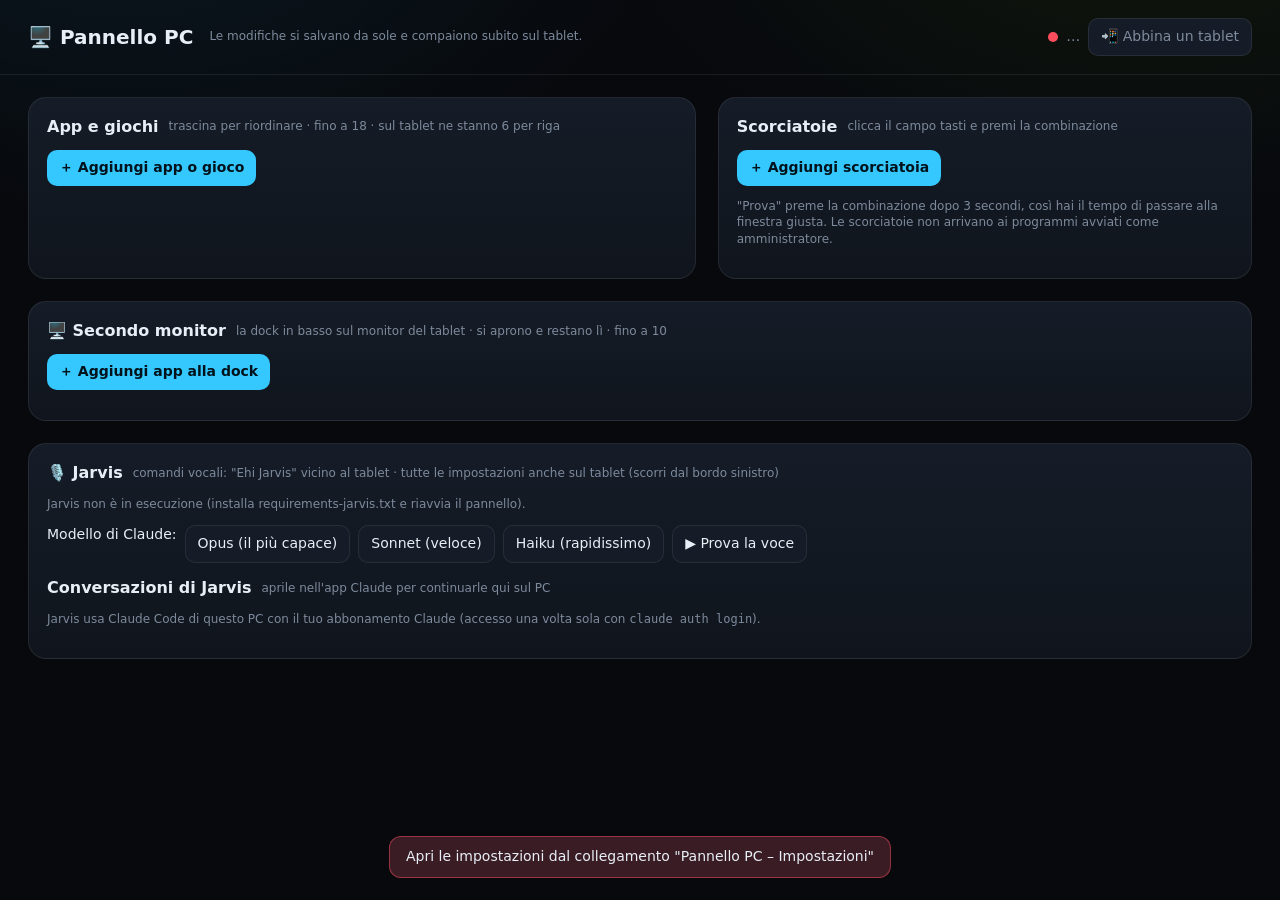
==== web/impostazioni.html @ bdab8ff1 "Jarvis come Claude Code completo: schermo, Chrome, Opus - server MCP "schermo" (screenshot, clic, ta" ====
<!doctype html>
<html lang="it">
<head>
<meta charset="utf-8">
<meta name="viewport" content="width=device-width, initial-scale=1">
<title>Pannello PC – Impostazioni</title>
<style>
  :root { --sfondo:#07090d; --scheda:#10151d; --scheda2:#151c27; --bordo:rgba(255,255,255,.08); --testo:#e8eef6;
          --tenue:#7d8a9c; --acc:#35c8ff; --ok:#3ddc97; --ko:#ff4d5e; --gpu:#76b900; }
  * { box-sizing: border-box; }
  html, body { margin: 0; background: var(--sfondo); color: var(--testo); font: 14px/1.4 "Segoe UI", system-ui, sans-serif; }
  body { background: radial-gradient(900px 500px at 10% -10%, rgba(53,200,255,.08), transparent 60%),
                     radial-gradient(900px 500px at 90% -10%, rgba(118,185,0,.08), transparent 60%), var(--sfondo); min-height: 100vh; }
  button, input { font: inherit; color: inherit; }
  button { cursor: pointer; border: 1px solid var(--bordo); background: var(--scheda2); border-radius: 10px; padding: 8px 12px; }
  button:hover { border-color: rgba(53,200,255,.5); }
  button.primario { background: var(--acc); color: #00131c; font-weight: 600; border: 0; }
  input[type=text], input[type=search] { background: #0a0e14; border: 1px solid var(--bordo); border-radius: 10px; padding: 8px 10px; width: 100%; }
  input:focus { outline: 2px solid rgba(53,200,255,.5); outline-offset: 0; }
  header { display: flex; align-items: center; gap: 16px; padding: 18px 28px; border-bottom: 1px solid var(--bordo); }
  header h1 { margin: 0; font-size: 20px; font-weight: 600; }
  header .stato { margin-left: auto; display: flex; align-items: center; gap: 8px; color: var(--tenue); }
  .punto { width: 10px; height: 10px; border-radius: 50%; background: var(--ko); }
  .punto.vivo { background: var(--ok); }
  main { display: grid; grid-template-columns: 1.25fr 1fr; gap: 22px; padding: 22px 28px 40px; max-width: 1500px; margin: 0 auto; }
  section { background: linear-gradient(180deg, var(--scheda2), var(--scheda)); border: 1px solid var(--bordo); border-radius: 18px; padding: 18px; }
  section h2 { margin: 0 0 4px; font-size: 16px; display: flex; align-items: center; gap: 10px; }
  section h2 small, .nota { color: var(--tenue); font-weight: 400; font-size: 12px; }
  .barra { display: flex; gap: 8px; margin: 12px 0; }
  .griglia-app { display: grid; grid-template-columns: repeat(auto-fill, minmax(150px, 1fr)); gap: 10px; }
  .carta { position: relative; display: flex; flex-direction: column; align-items: center; gap: 8px; padding: 14px 10px 10px;
           background: var(--scheda); border: 1px solid var(--bordo); border-radius: 14px; cursor: grab; }
  .carta.trascina { opacity: .4; } .carta.sopra { border-color: var(--acc); }
  .carta img, .carta .lettera { width: 52px; height: 52px; border-radius: 12px; object-fit: cover; }
  .lettera { display: flex; align-items: center; justify-content: center; font-weight: 700; font-size: 22px; background: #334; }
  .carta input { text-align: center; padding: 5px 6px; font-size: 13px; }
  .carta .via, .riga .via { position: absolute; top: 6px; right: 6px; width: 24px; height: 24px; padding: 0; border-radius: 50%;
                            background: transparent; border: 0; color: var(--tenue); }
  .carta .via:hover, .riga .via:hover { color: var(--ko); }
  .carta .dove { font-size: 10px; color: var(--tenue); max-width: 100%; overflow: hidden; text-overflow: ellipsis; white-space: nowrap; }
  .riga { position: relative; display: grid; grid-template-columns: 44px 1fr 1fr auto auto; gap: 8px; align-items: center;
          padding: 8px 36px 8px 8px; background: var(--scheda); border: 1px solid var(--bordo); border-radius: 12px; margin-bottom: 8px; cursor: grab; }
  .riga.trascina { opacity: .4; } .riga.sopra { border-color: var(--acc); }
  .riga .emoji { font-size: 20px; height: 38px; padding: 0; }
  .tasti { font-family: Consolas, monospace; }
  .tasti.registra { outline: 2px solid var(--gpu); }
  .avviso { position: fixed; bottom: 22px; left: 50%; transform: translateX(-50%); background: #0e2433; border: 1px solid rgba(53,200,255,.4);
            padding: 10px 16px; border-radius: 12px; opacity: 0; transition: opacity .2s; pointer-events: none; }
  .avviso.si { opacity: 1; } .avviso.ko { background: #3a1d24; border-color: rgba(255,77,94,.5); }
  /* catalogo */
  #velo { position: fixed; inset: 0; background: rgba(0,0,0,.65); display: none; align-items: center; justify-content: center; z-index: 10; }
  #velo.aperto { display: flex; }
  .finestra { width: min(980px, 94vw); height: min(720px, 90vh); background: #0d121a; border: 1px solid var(--bordo); border-radius: 18px;
              padding: 16px; display: flex; flex-direction: column; gap: 12px; }
  .schede { display: flex; gap: 6px; }
  .schede button.attiva { background: var(--acc); color: #00131c; border-color: transparent; }
  .catalogo { flex: 1; overflow-y: auto; display: grid; grid-template-columns: repeat(auto-fill, minmax(170px, 1fr)); gap: 8px; align-content: start; }
  .catalogo button { display: flex; align-items: center; gap: 10px; text-align: left; padding: 8px; }
  .catalogo img, .catalogo .lettera { width: 36px; height: 36px; border-radius: 8px; flex: none; object-fit: cover; font-size: 15px; }
  .catalogo .gia { opacity: .45; }
  .altro { display: grid; grid-template-columns: 1fr 1fr auto auto; gap: 8px; }
  .emoji-scelta { position: absolute; z-index: 5; display: grid; grid-template-columns: repeat(8, 36px); gap: 4px; padding: 8px;
                  background: #0d121a; border: 1px solid var(--bordo); border-radius: 12px; }
  .emoji-scelta button { padding: 0; height: 36px; font-size: 18px; }
  section.largo { grid-column: 1 / -1; order: 3; }
  @media (max-width: 1050px) { main { grid-template-columns: 1fr; } }
</style>
</head>
<body>
<header>
  <h1>🖥️ Pannello PC</h1>
  <span class="nota">Le modifiche si salvano da sole e compaiono subito sul tablet.</span>
  <div class="stato"><span class="punto" id="punto"></span><span id="stato">…</span>
    <button id="abbina" title="Per 10 minuti un tablet con l'app Pannello PC, nella stessa rete o via USB, trova questo PC da solo">📲 Abbina un tablet</button></div>
</header>

<main>
  <section>
    <h2>App e giochi <small>trascina per riordinare · fino a 18 · sul tablet ne stanno 6 per riga</small></h2>
    <div class="barra">
      <button class="primario" id="aggiungi-app">＋ Aggiungi app o gioco</button>
    </div>
    <div class="griglia-app" id="app"></div>
  </section>

  <section class="largo">
    <h2>🖥️ Secondo monitor <small>la dock in basso sul monitor del tablet · si aprono e restano lì · fino a 10</small></h2>
    <div class="barra">
      <button class="primario" id="aggiungi-monitor">＋ Aggiungi app alla dock</button>
    </div>
    <div class="griglia-app" id="monitor-app"></div>
  </section>

  <section>
    <h2>Scorciatoie <small>clicca il campo tasti e premi la combinazione</small></h2>
    <div class="barra">
      <button class="primario" id="aggiungi-sc">＋ Aggiungi scorciatoia</button>
    </div>
    <div id="scorciatoie"></div>
    <p class="nota">"Prova" preme la combinazione dopo 3 secondi, così hai il tempo di passare alla finestra giusta.
      Le scorciatoie non arrivano ai programmi avviati come amministratore.</p>
  </section>
  <section class="largo" id="jarvis-sezione">
    <h2>🎙️ Jarvis <small>comandi vocali: "Ehi Jarvis" vicino al tablet · tutte le impostazioni anche sul tablet (scorri dal bordo sinistro)</small></h2>
    <p class="nota" id="j-stato">…</p>
    <div class="barra">
      <span>Modello di Claude:</span>
      <button data-modello="opus">Opus (il più capace)</button><button data-modello="sonnet">Sonnet (veloce)</button><button data-modello="haiku">Haiku (rapidissimo)</button>
      <button id="j-prova">▶ Prova la voce</button>
    </div>
    <h2 style="margin-top:14px">Conversazioni di Jarvis <small>aprile nell'app Claude per continuarle qui sul PC</small></h2>
    <div id="j-conversazioni"></div>
    <p class="nota">Jarvis usa Claude Code di questo PC con il tuo abbonamento Claude (accesso una volta sola con <code>claude auth login</code>).</p>
  </section>
</main>

<div id="velo">
  <div class="finestra">
    <div style="display:flex;gap:10px;align-items:center">
      <strong style="font-size:16px">Aggiungi al pannello</strong>
      <div class="schede" id="schede">
        <button data-f="tutte" class="attiva">Tutte</button><button data-f="steam">Giochi Steam</button><button data-f="start">Menu Start</button>
      </div>
      <button id="chiudi" style="margin-left:auto">✕</button>
    </div>
    <input type="search" id="cerca" placeholder="Cerca…" autocomplete="off">
    <div class="catalogo" id="catalogo"></div>
    <div class="altro">
      <input type="text" id="link" placeholder="…oppure incolla un percorso o un link (https://, steam://, discord://…)">
      <input type="text" id="link-nome" placeholder="Nome sul pannello">
      <button id="aggiungi-link">Aggiungi</button>
      <button id="sfoglia">📂 Sfoglia…</button>
    </div>
  </div>
</div>
<div class="avviso" id="avviso"></div>

<script>
(function () {
  "use strict";
  var token = location.hash.slice(1);
  var $ = function (id) { return document.getElementById(id); };
  var config = { app: [], scorciatoie: [], monitor_app: [] }, catalogo = [], filtro = "tutte", destinazione = "app";
  var MASSIMO = { app: 18, monitor_app: 10 };
  var EMOJI = ["⌨️","📷","🎬","🎙️","🔇","🖥️","📊","🎮","🎯","🔴","⏺️","💬","🌙","🔒","📁","🌐","⚡","🎧","🎵","📺","🕹️","🚀","🛠️","🧹","📸","🗂️","💡","🔊","🔁","⏸️","✂️","📋"];

  function api(p, corpo) {
    var o = { headers: { "X-Token": token } };
    if (corpo !== undefined) { o.method = "POST"; o.headers["Content-Type"] = "application/json"; o.body = JSON.stringify(corpo); }
    return fetch(p, o).then(function (r) { return r.json().then(function (j) { if (!r.ok) throw new Error(j.errore || r.status); return j; }); });
  }
  function avviso(t, ko) {
    var a = $("avviso"); a.textContent = t; a.className = "avviso si" + (ko ? " ko" : "");
    clearTimeout(avviso.t); avviso.t = setTimeout(function () { a.className = "avviso"; }, 2600);
  }
  function icona(target) { return "/api/icona?t=" + encodeURIComponent(token) + "&target=" + encodeURIComponent(target); }
  function immagine(target, nome) {
    var img = document.createElement("img"); img.alt = ""; img.loading = "lazy"; img.src = icona(target);
    img.onerror = function () {
      var l = document.createElement("span"); l.className = "lettera"; l.textContent = (nome || "?").charAt(0).toUpperCase();
      img.replaceWith(l);
    };
    return img;
  }

  // ---------------------------------------------------------- salvataggio (automatico, con un attimo di ritardo)
  var timer = null;
  function salva(subito) {
    clearTimeout(timer);
    timer = setTimeout(function () {
      var semplice = function (l) { return (l || []).map(function (a) { return { nome: a.nome, target: a.target }; }); };
      api("/api/config", { app: semplice(config.app), monitor_app: semplice(config.monitor_app),
                           scorciatoie: config.scorciatoie.filter(function (s) { return s.tasti; }) })
        .then(function (c) { config = c; disegna(); avviso("Salvato · il tablet si è aggiornato"); },
              function (e) { avviso(e.message, true); });
    }, subito ? 0 : 700);
  }

  // ---------------------------------------------------------- trascinamento
  function trascinabile(el, lista, i) {
    el.draggable = true;
    el.addEventListener("dragstart", function (e) { el.classList.add("trascina"); e.dataTransfer.setData("text/plain", String(i)); });
    el.addEventListener("dragend", function () { el.classList.remove("trascina"); });
    el.addEventListener("dragover", function (e) { e.preventDefault(); el.classList.add("sopra"); });
    el.addEventListener("dragleave", function () { el.classList.remove("sopra"); });
    el.addEventListener("drop", function (e) {
      e.preventDefault(); el.classList.remove("sopra");
      var da = Number(e.dataTransfer.getData("text/plain"));
      if (isNaN(da) || da === i) return;
      lista.splice(i, 0, lista.splice(da, 1)[0]);
      disegna(); salva(true);
    });
  }

  // ---------------------------------------------------------- disegno
  function disegna() {
    griglia("app", config.app);
    griglia("monitor-app", config.monitor_app = config.monitor_app || []);
    disegnaScorciatoie();
  }
  function griglia(id, lista) {
    var box = $(id); box.innerHTML = "";
    lista.forEach(function (a, i) {
      var c = document.createElement("div"); c.className = "carta";
      c.appendChild(immagine(a.target, a.nome));
      var n = document.createElement("input"); n.type = "text"; n.value = a.nome; n.maxLength = 40;
      n.oninput = function () { a.nome = n.value; salva(); };
      c.appendChild(n);
      var d = document.createElement("span"); d.className = "dove"; d.textContent = a.target; d.title = a.target; c.appendChild(d);
      var x = document.createElement("button"); x.className = "via"; x.textContent = "✕"; x.title = "Togli";
      x.onclick = function () { lista.splice(i, 1); disegna(); salva(true); };
      c.appendChild(x);
      trascinabile(c, lista, i);
      box.appendChild(c);
    });
  }

  function disegnaScorciatoie() {
    var sc = $("scorciatoie"); sc.innerHTML = "";
    config.scorciatoie.forEach(function (s, i) {
      var r = document.createElement("div"); r.className = "riga";
      var e = document.createElement("button"); e.className = "emoji"; e.textContent = s.icona || "⌨️";
      e.onclick = function (ev) { ev.stopPropagation(); scegliEmoji(e, s); };
      var n = document.createElement("input"); n.type = "text"; n.value = s.nome; n.placeholder = "Nome"; n.maxLength = 30;
      n.oninput = function () { s.nome = n.value; salva(); };
      var k = document.createElement("input"); k.type = "text"; k.className = "tasti"; k.value = s.tasti; k.placeholder = "clicca e premi i tasti";
      registraTasti(k, s);
      var p = document.createElement("button"); p.textContent = "Prova";
      p.onclick = function () { api("/api/pc/prova", { tasti: s.tasti }).then(function () { avviso("Tra 3 secondi premo " + s.tasti); }, function (er) { avviso(er.message, true); }); };
      var x = document.createElement("button"); x.className = "via"; x.textContent = "✕";
      x.onclick = function () { config.scorciatoie.splice(i, 1); disegna(); salva(true); };
      [e, n, k, p, document.createElement("span"), x].forEach(function (el) { r.appendChild(el); });
      trascinabile(r, config.scorciatoie, i);
      sc.appendChild(r);
    });
  }

  // nomi dei tasti come li capisce il server
  var NOMI = { Control: "ctrl", Shift: "shift", Alt: "alt", Meta: "win", OS: "win", Escape: "esc", Enter: "enter", " ": "space",
               Tab: "tab", Backspace: "backspace", Delete: "delete", Insert: "insert", Home: "home", End: "end", PageUp: "pgup",
               PageDown: "pgdn", ArrowLeft: "left", ArrowRight: "right", ArrowUp: "up", ArrowDown: "down", PrintScreen: "printscreen",
               AudioVolumeUp: "volume_up", AudioVolumeDown: "volume_down", AudioVolumeMute: "volume_mute",
               MediaPlayPause: "media_play_pause", MediaTrackNext: "media_next", MediaTrackPrevious: "media_prev" };
  function registraTasti(campo, s) {
    campo.onfocus = function () { campo.classList.add("registra"); campo.select(); };
    campo.onblur = function () { campo.classList.remove("registra"); };
    campo.onkeydown = function (e) {
      e.preventDefault();
      var tasto = NOMI[e.key] || (/^F\d{1,2}$/.test(e.key) ? e.key.toLowerCase() : (e.code.indexOf("Key") === 0 ? e.code.slice(3).toLowerCase()
                  : e.code.indexOf("Digit") === 0 ? e.code.slice(5) : null));
      if (!tasto) return;
      var parti = [];
      if (e.ctrlKey) parti.push("ctrl"); if (e.shiftKey) parti.push("shift"); if (e.altKey) parti.push("alt"); if (e.metaKey) parti.push("win");
      if (["ctrl", "shift", "alt", "win"].indexOf(tasto) < 0) parti.push(tasto);
      campo.value = parti.join("+");
      if (["ctrl", "shift", "alt", "win"].indexOf(tasto) < 0) { s.tasti = campo.value; salva(); campo.blur(); }
    };
    campo.oninput = function () { s.tasti = campo.value.trim().toLowerCase(); salva(); };
  }

  function scegliEmoji(btn, s) {
    var vecchio = document.querySelector(".emoji-scelta"); if (vecchio) vecchio.remove();
    var box = document.createElement("div"); box.className = "emoji-scelta";
    var r = btn.getBoundingClientRect();
    box.style.left = (r.left + window.scrollX) + "px"; box.style.top = (r.bottom + window.scrollY + 6) + "px";
    EMOJI.forEach(function (em) {
      var b = document.createElement("button"); b.textContent = em;
      b.onclick = function () { s.icona = em; box.remove(); disegna(); salva(true); };
      box.appendChild(b);
    });
    document.body.appendChild(box);
    setTimeout(function () { document.addEventListener("click", function via() { box.remove(); document.removeEventListener("click", via); }); }, 0);
  }

  // ---------------------------------------------------------- catalogo
  function apriCatalogo(dove) {
    destinazione = dove || "app";
    $("velo").classList.add("aperto"); $("cerca").value = ""; $("cerca").focus();
    (catalogo.length ? Promise.resolve(catalogo) : api("/api/elenco-app")).then(function (l) { catalogo = l; riempi(); }, function (e) { avviso(e.message, true); });
  }
  function norm(s) { return s.toLowerCase().normalize("NFD").replace(/[̀-ͯ]/g, "").replace(/[^a-z0-9]+/g, " ").trim(); }
  function riempi() {
    var parole = norm($("cerca").value).split(" ").filter(Boolean), box = $("catalogo");
    var presenti = config[destinazione].map(function (a) { return a.target; });
    box.innerHTML = "";
    catalogo.filter(function (a) {
      if (filtro !== "tutte" && a.tipo !== filtro) return false;
      var n = norm(a.nome); return parole.every(function (p) { return n.indexOf(p) >= 0; });
    }).slice(0, 240).forEach(function (a) {
      var b = document.createElement("button");
      if (presenti.indexOf(a.target) >= 0) b.className = "gia";
      b.appendChild(immagine(a.target, a.nome));
      var n = document.createElement("span"); n.textContent = a.nome + (a.tipo === "steam" ? " · Steam" : ""); b.appendChild(n);
      b.onclick = function () { aggiungi(a.nome, a.target); };
      box.appendChild(b);
    });
    if (!box.children.length) box.innerHTML = '<p class="nota">Nessun risultato.</p>';
  }
  function aggiungi(nome, target) {
    var lista = config[destinazione];
    if (lista.length >= MASSIMO[destinazione]) return avviso("Massimo " + MASSIMO[destinazione] + " app", true);
    lista.push({ nome: nome, target: target });
    $("velo").classList.remove("aperto");
    disegna(); salva(true);
  }
  $("cerca").oninput = riempi;
  $("schede").onclick = function (e) {
    if (!e.target.dataset.f) return;
    filtro = e.target.dataset.f;
    Array.prototype.forEach.call(this.children, function (b) { b.classList.toggle("attiva", b === e.target); });
    riempi();
  };
  $("chiudi").onclick = function () { $("velo").classList.remove("aperto"); };
  $("velo").onclick = function (e) { if (e.target === this) this.classList.remove("aperto"); };
  document.addEventListener("keydown", function (e) { if (e.key === "Escape") $("velo").classList.remove("aperto"); });
  $("aggiungi-app").onclick = function () { apriCatalogo("app"); };
  $("aggiungi-monitor").onclick = function () { apriCatalogo("monitor_app"); };
  $("aggiungi-link").onclick = function () {
    var t = $("link").value.trim(); if (!t) return;
    var nome = $("link-nome").value.trim() || t.replace(/^.*[\\/]/, "").replace(/\.(exe|lnk|url)$/i, "") || t;
    aggiungi(nome, t); $("link").value = ""; $("link-nome").value = "";
  };
  $("sfoglia").onclick = function () {
    avviso("Si apre la finestra per scegliere il file…");
    api("/api/pc/sfoglia", {}).then(function (r) {
      if (!r.percorso) return;
      $("link").value = r.percorso;
      $("link-nome").value = r.percorso.replace(/^.*[\\/]/, "").replace(/\.(exe|lnk|url|bat|cmd)$/i, "");
    }, function (e) { avviso(e.message, true); });
  };
  $("aggiungi-sc").onclick = function () {
    config.scorciatoie.push({ nome: "Nuova", tasti: "", icona: "⌨️" });
    disegna();
    var campi = document.querySelectorAll("#scorciatoie .tasti"); campi[campi.length - 1].focus();
  };

  // ---------------------------------------------------------- stato del tablet
  function stato() {
    api("/api/pc/stato").then(function (s) {
      var vivo = s.tablet.length > 0;
      $("punto").classList.toggle("vivo", vivo);
      $("stato").textContent = vivo ? "Tablet collegato (" + s.tablet.map(function (t) { return t.ip === "127.0.0.1" ? "USB" : t.ip; }).join(", ") + ")" : "Tablet non collegato";
      var resta = s.abbinamento || 0;
      $("abbina").textContent = resta > 0 ? "📲 Abbinamento aperto (" + Math.ceil(resta / 60) + " min)" : "📲 Abbina un tablet";
      $("abbina").classList.toggle("primario", resta > 0);
    }, function () { $("punto").classList.remove("vivo"); $("stato").textContent = "Server del pannello non raggiungibile"; });
  }
  setInterval(stato, 5000);
  $("abbina").onclick = function () {
    api("/api/pc/abbina", {}).then(function () {
      avviso("Apri l'app Pannello PC sul tablet: entro 10 minuti trova questo PC da sola (stessa rete Wi-Fi o cavo USB)");
      stato();
    }, function (e) { avviso(e.message, true); });
  };

  if (!token) { avviso("Apri le impostazioni dal collegamento \"Pannello PC – Impostazioni\"", true); return; }
  api("/api/config").then(function (c) { config = c; disegna(); }, function (e) { avviso(e.message, true); });
  stato();
})();
</script>
<script>
/* Jarvis (server/jarvis, porta 47802): stato e modello di Claude dal PC */
(function () {
  var token = location.hash.slice(1), base = location.protocol + "//" + location.hostname + ":47802";
  var $ = function (id) { return document.getElementById(id); };
  function api(p, corpo) {
    var o = { headers: { "X-Token": token } };
    if (corpo !== undefined) { o.method = "POST"; o.headers["Content-Type"] = "application/json"; o.body = JSON.stringify(corpo); }
    return fetch(base + p, o).then(function (r) { return r.json().then(function (j) { if (!r.ok) throw new Error(j.errore || r.status); return j; }); });
  }
  function mostra(s) {
    var i = s.impostazioni;
    $("j-stato").textContent = "Stato: " + s.stato + " · microfono " + i.microfono + " · casse " + i.casse +
      " · Claude Code " + (s.claude ? "trovato" : "NON trovato");
    Array.prototype.forEach.call(document.querySelectorAll("[data-modello]"), function (b) {
      b.className = b.getAttribute("data-modello") === i.modello_claude ? "primario" : "";
    });
  }
  function errore() { $("j-stato").textContent = "Jarvis non è in esecuzione (installa requirements-jarvis.txt e riavvia il pannello)."; }
  function cambia(d) { api("/jarvis/impostazioni", d).then(mostra, function (e) { $("j-stato").textContent = e.message; }); }
  Array.prototype.forEach.call(document.querySelectorAll("[data-modello]"), function (b) {
    b.onclick = function () { cambia({ modello_claude: b.getAttribute("data-modello") }); };
  });
  $("j-prova").onclick = function () { api("/jarvis/prova-voce", {}).catch(errore); };
  function conversazioni() {
    api("/jarvis/conversazioni").then(function (d) {
      var box = $("j-conversazioni"); box.innerHTML = "";
      d.conversazioni.slice(0, 15).forEach(function (c) {
        var r = document.createElement("div"); r.className = "barra";
        var t = document.createElement("span"); t.style.flex = "1";
        t.textContent = new Date(c.ultimo * 1000).toLocaleString("it-IT", { day: "numeric", month: "short", hour: "2-digit", minute: "2-digit" }) +
          " · " + (c.titolo || "(senza titolo)") + (c.id === d.attuale ? " · in corso" : "");
        var b = document.createElement("button"); b.textContent = "⧉ Apri nell'app Claude";
        b.onclick = function () {
          b.disabled = true;
          api("/jarvis/apri-app", { id: c.id }).then(function () { b.textContent = "✓ Aperta"; conversazioni(); },
            function (e) { b.disabled = false; $("j-stato").textContent = e.message; });
        };
        r.appendChild(t); r.appendChild(b); box.appendChild(r);
      });
      if (!d.conversazioni.length) box.textContent = "Ancora nessuna conversazione.";
    }, function () {});
  }
  api("/jarvis/stato").then(function (s) { mostra(s); conversazioni(); }, errore);
})();
</script>
</body>
</html>
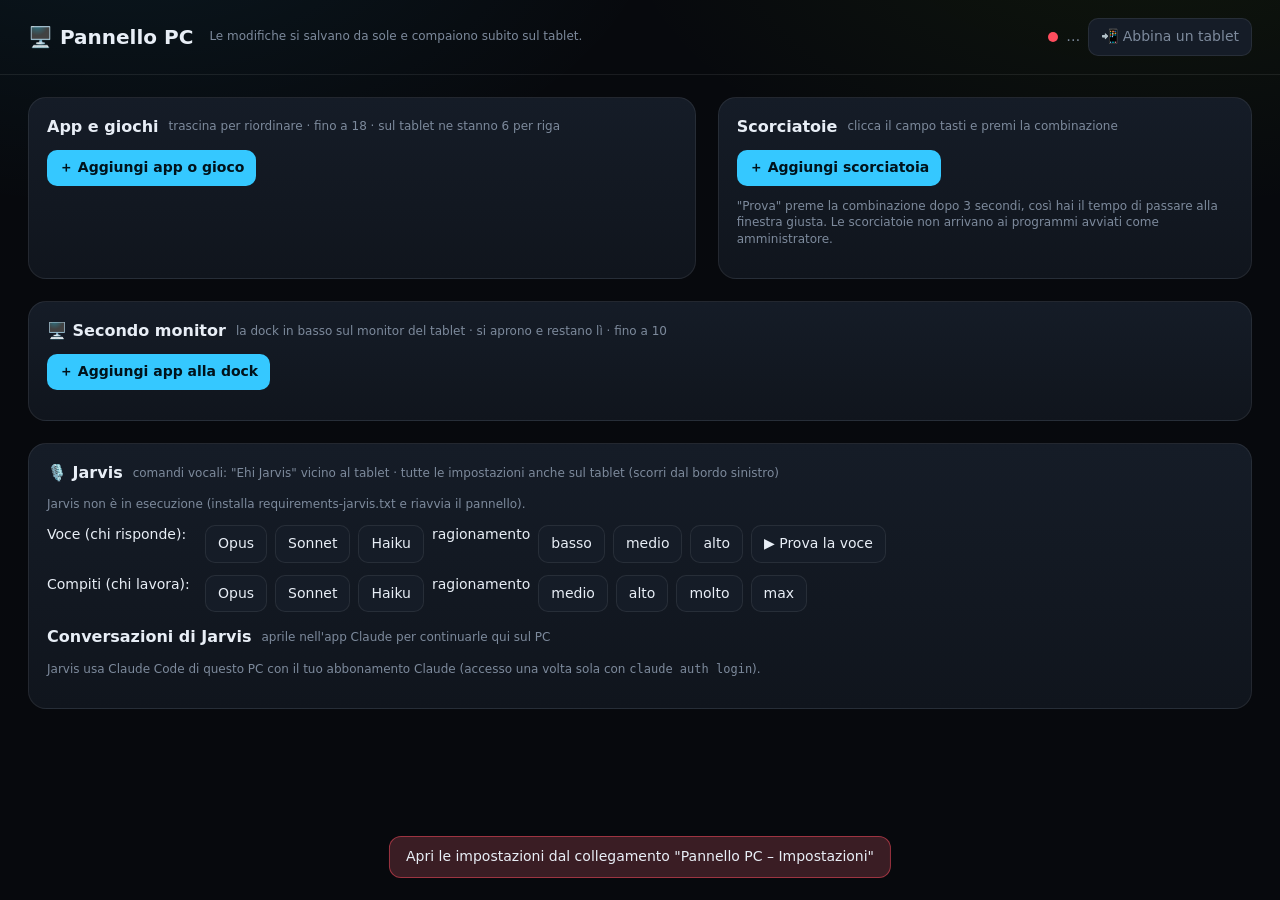
==== commit 20cc6fbf: "Jarvis: voce e compiti con modelli separati, personalità più umana - la voce (Sonnet, ragionamento b" ====
--- a/web/impostazioni.html
+++ b/web/impostazioni.html
@@ -104,9 +104,17 @@
     <h2>🎙️ Jarvis <small>comandi vocali: "Ehi Jarvis" vicino al tablet · tutte le impostazioni anche sul tablet (scorri dal bordo sinistro)</small></h2>
     <p class="nota" id="j-stato">…</p>
     <div class="barra">
-      <span>Modello di Claude:</span>
-      <button data-modello="opus">Opus (il più capace)</button><button data-modello="sonnet">Sonnet (veloce)</button><button data-modello="haiku">Haiku (rapidissimo)</button>
+      <span style="min-width:150px">Voce (chi risponde):</span>
+      <button data-chiave="modello_voce" data-valore="opus">Opus</button><button data-chiave="modello_voce" data-valore="sonnet">Sonnet</button><button data-chiave="modello_voce" data-valore="haiku">Haiku</button>
+      <span>ragionamento</span>
+      <button data-chiave="effort_voce" data-valore="low">basso</button><button data-chiave="effort_voce" data-valore="medium">medio</button><button data-chiave="effort_voce" data-valore="high">alto</button>
       <button id="j-prova">▶ Prova la voce</button>
+    </div>
+    <div class="barra">
+      <span style="min-width:150px">Compiti (chi lavora):</span>
+      <button data-chiave="modello_compiti" data-valore="opus">Opus</button><button data-chiave="modello_compiti" data-valore="sonnet">Sonnet</button><button data-chiave="modello_compiti" data-valore="haiku">Haiku</button>
+      <span>ragionamento</span>
+      <button data-chiave="effort_compiti" data-valore="medium">medio</button><button data-chiave="effort_compiti" data-valore="high">alto</button><button data-chiave="effort_compiti" data-valore="xhigh">molto</button><button data-chiave="effort_compiti" data-valore="max">max</button>
     </div>
     <h2 style="margin-top:14px">Conversazioni di Jarvis <small>aprile nell'app Claude per continuarle qui sul PC</small></h2>
     <div id="j-conversazioni"></div>
@@ -372,14 +380,14 @@
     var i = s.impostazioni;
     $("j-stato").textContent = "Stato: " + s.stato + " · microfono " + i.microfono + " · casse " + i.casse +
       " · Claude Code " + (s.claude ? "trovato" : "NON trovato");
-    Array.prototype.forEach.call(document.querySelectorAll("[data-modello]"), function (b) {
-      b.className = b.getAttribute("data-modello") === i.modello_claude ? "primario" : "";
+    Array.prototype.forEach.call(document.querySelectorAll("[data-chiave]"), function (b) {
+      b.className = i[b.getAttribute("data-chiave")] === b.getAttribute("data-valore") ? "primario" : "";
     });
   }
   function errore() { $("j-stato").textContent = "Jarvis non è in esecuzione (installa requirements-jarvis.txt e riavvia il pannello)."; }
   function cambia(d) { api("/jarvis/impostazioni", d).then(mostra, function (e) { $("j-stato").textContent = e.message; }); }
-  Array.prototype.forEach.call(document.querySelectorAll("[data-modello]"), function (b) {
-    b.onclick = function () { cambia({ modello_claude: b.getAttribute("data-modello") }); };
+  Array.prototype.forEach.call(document.querySelectorAll("[data-chiave]"), function (b) {
+    b.onclick = function () { var d = {}; d[b.getAttribute("data-chiave")] = b.getAttribute("data-valore"); cambia(d); };
   });
   $("j-prova").onclick = function () { api("/jarvis/prova-voce", {}).catch(errore); };
   function conversazioni() {
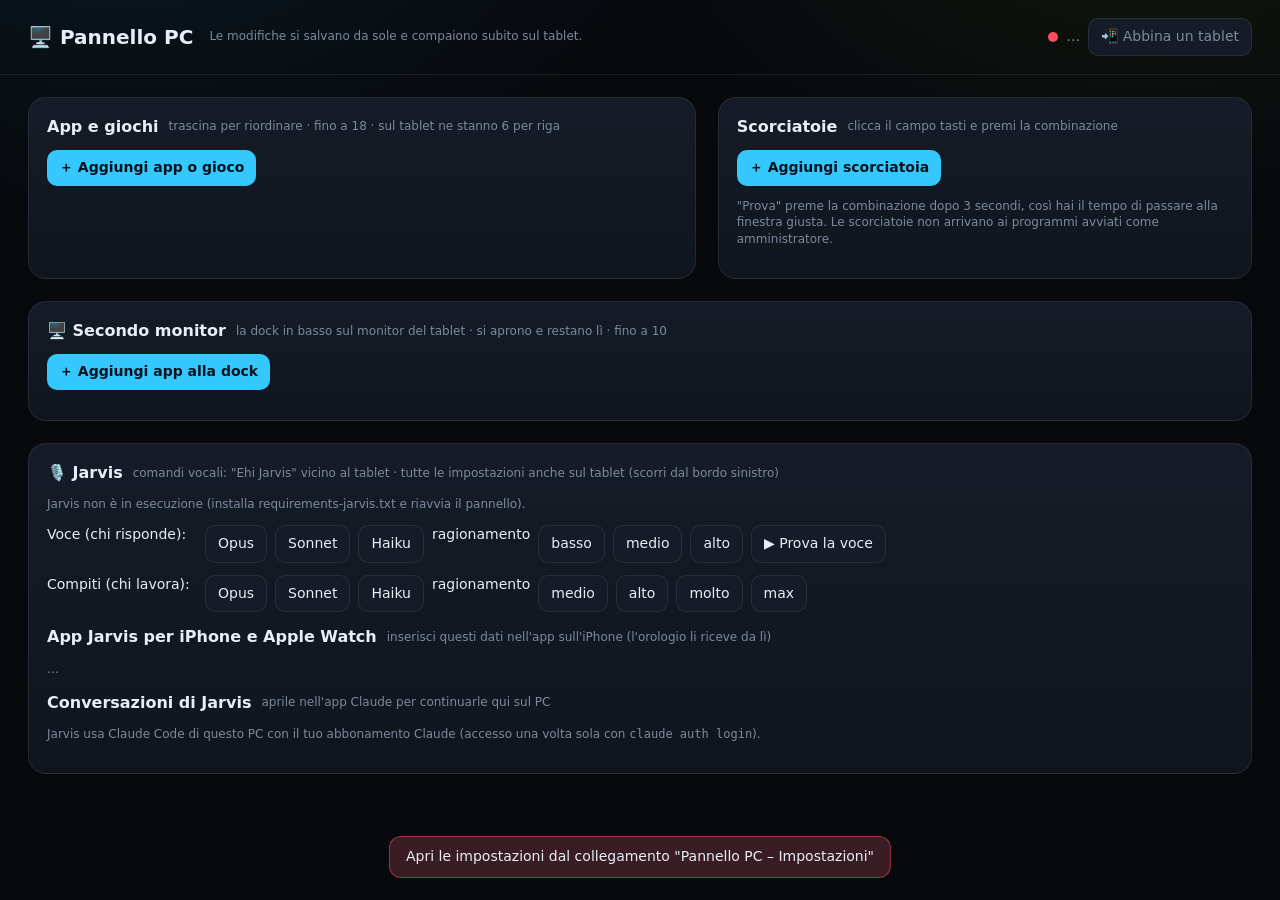
==== commit 20e9e11c: "Jarvis: modalità emergenza, modalità gioco, accesso da iPhone e Apple Watch - emergenza: senza Inter" ====
--- a/web/impostazioni.html
+++ b/web/impostazioni.html
@@ -116,6 +116,8 @@
       <span>ragionamento</span>
       <button data-chiave="effort_compiti" data-valore="medium">medio</button><button data-chiave="effort_compiti" data-valore="high">alto</button><button data-chiave="effort_compiti" data-valore="xhigh">molto</button><button data-chiave="effort_compiti" data-valore="max">max</button>
     </div>
+    <h2 style="margin-top:14px">App Jarvis per iPhone e Apple Watch <small>inserisci questi dati nell'app sull'iPhone (l'orologio li riceve da lì)</small></h2>
+    <p class="nota" id="j-app-dati">…</p>
     <h2 style="margin-top:14px">Conversazioni di Jarvis <small>aprile nell'app Claude per continuarle qui sul PC</small></h2>
     <div id="j-conversazioni"></div>
     <p class="nota">Jarvis usa Claude Code di questo PC con il tuo abbonamento Claude (accesso una volta sola con <code>claude auth login</code>).</p>
@@ -410,6 +412,11 @@
     }, function () {});
   }
   api("/jarvis/stato").then(function (s) { mostra(s); conversazioni(); }, errore);
+  fetch("/api/pc/stato", { headers: { "X-Token": token } }).then(function (r) { return r.json(); }).then(function (d) {
+    var a = d.app_jarvis || {};
+    $("j-app-dati").textContent = "Indirizzo: " + (a.indirizzi || []).join(" oppure ") +
+      " (da fuori casa: l'indirizzo Tailscale del PC, 100.x.y.z) · Chiave: " + (a.chiave || "?");
+  }, function () {});
 })();
 </script>
 </body>
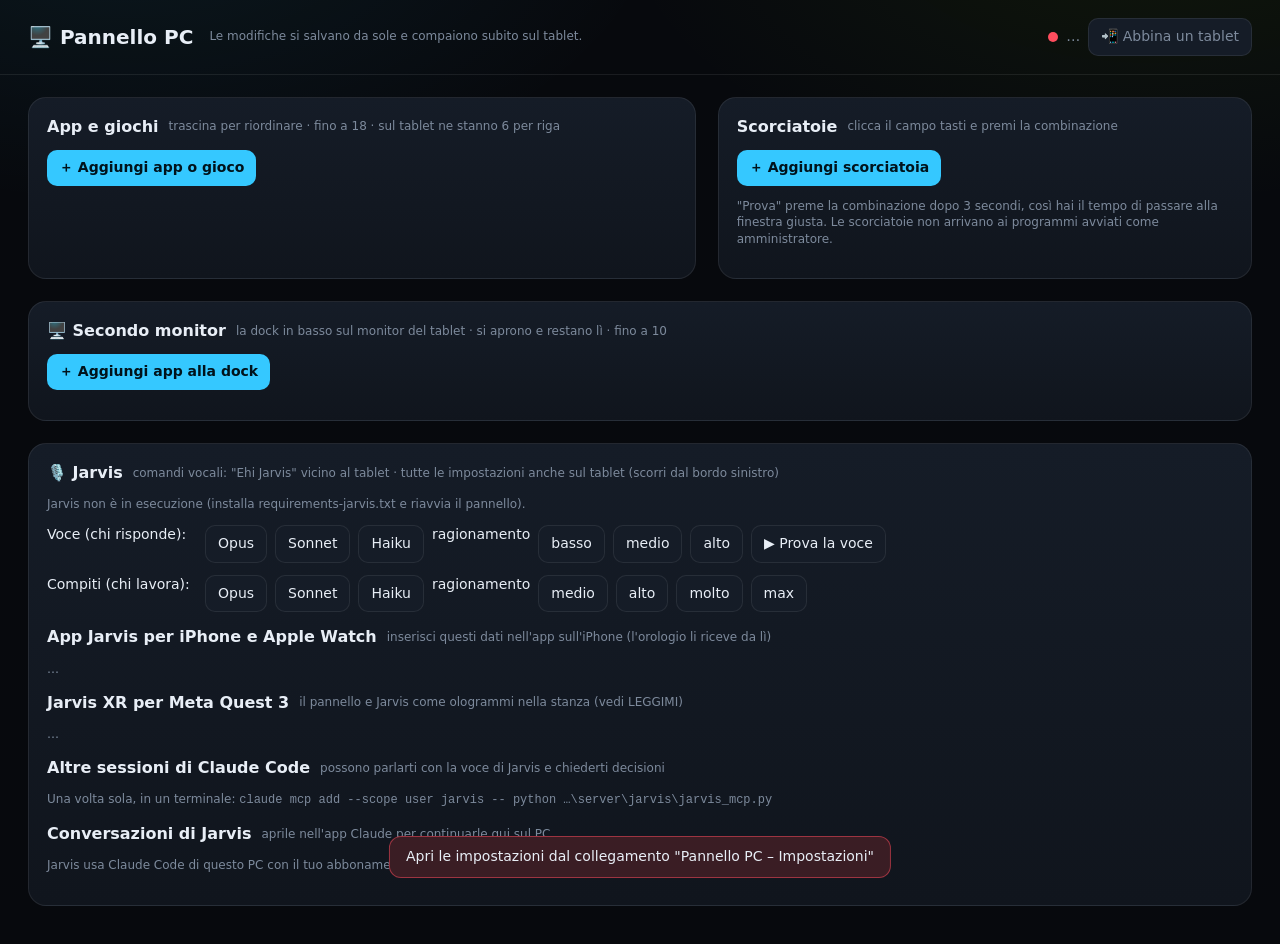
==== commit d1113f0d: "Jarvis XR per Quest 3, conferme a tutto schermo, animazioni, dettatura, briefing, MCP, annulla - web" ====
--- a/web/impostazioni.html
+++ b/web/impostazioni.html
@@ -118,6 +118,10 @@
     </div>
     <h2 style="margin-top:14px">App Jarvis per iPhone e Apple Watch <small>inserisci questi dati nell'app sull'iPhone (l'orologio li riceve da lì)</small></h2>
     <p class="nota" id="j-app-dati">…</p>
+    <h2 style="margin-top:14px">Jarvis XR per Meta Quest 3 <small>il pannello e Jarvis come ologrammi nella stanza (vedi LEGGIMI)</small></h2>
+    <p class="nota" id="j-xr">…</p>
+    <h2 style="margin-top:14px">Altre sessioni di Claude Code <small>possono parlarti con la voce di Jarvis e chiederti decisioni</small></h2>
+    <p class="nota">Una volta sola, in un terminale: <code id="j-mcp">claude mcp add --scope user jarvis -- python …\server\jarvis\jarvis_mcp.py</code></p>
     <h2 style="margin-top:14px">Conversazioni di Jarvis <small>aprile nell'app Claude per continuarle qui sul PC</small></h2>
     <div id="j-conversazioni"></div>
     <p class="nota">Jarvis usa Claude Code di questo PC con il tuo abbonamento Claude (accesso una volta sola con <code>claude auth login</code>).</p>
@@ -416,6 +420,19 @@
     var a = d.app_jarvis || {};
     $("j-app-dati").textContent = "Indirizzo: " + (a.indirizzi || []).join(" oppure ") +
       " (da fuori casa: l'indirizzo Tailscale del PC, 100.x.y.z) · Chiave: " + (a.chiave || "?");
+    // il visore vuole https (Tailscale Serve) oppure localhost (cavo USB + adb reverse): con http in rete locale
+    // il browser del Quest non apre la realtà mista
+    var xr = $("j-xr"), k = encodeURIComponent(a.chiave || "");
+    xr.innerHTML = "";
+    var riga = function (testo, url) {
+      var p = document.createElement("div"); p.textContent = testo + " ";
+      var l = document.createElement("a"); l.href = url; l.textContent = url; l.target = "_blank"; p.appendChild(l);
+      xr.appendChild(p);
+    };
+    riga("Anteprima qui sul PC:", "http://localhost:" + location.port + "/xr.html?t=" + k);
+    riga("Quest col cavo (adb reverse tcp:" + location.port + " e tcp:47802):", "http://localhost:" + location.port + "/xr.html?t=" + k);
+    riga("Quest via Tailscale Serve:", "https://<nome-pc>.<tailnet>.ts.net/xr.html?t=" + k);
+    if (a.cartella) $("j-mcp").textContent = 'claude mcp add --scope user jarvis -- python "' + a.cartella + '\\server\\jarvis\\jarvis_mcp.py"';
   }, function () {});
 })();
 </script>
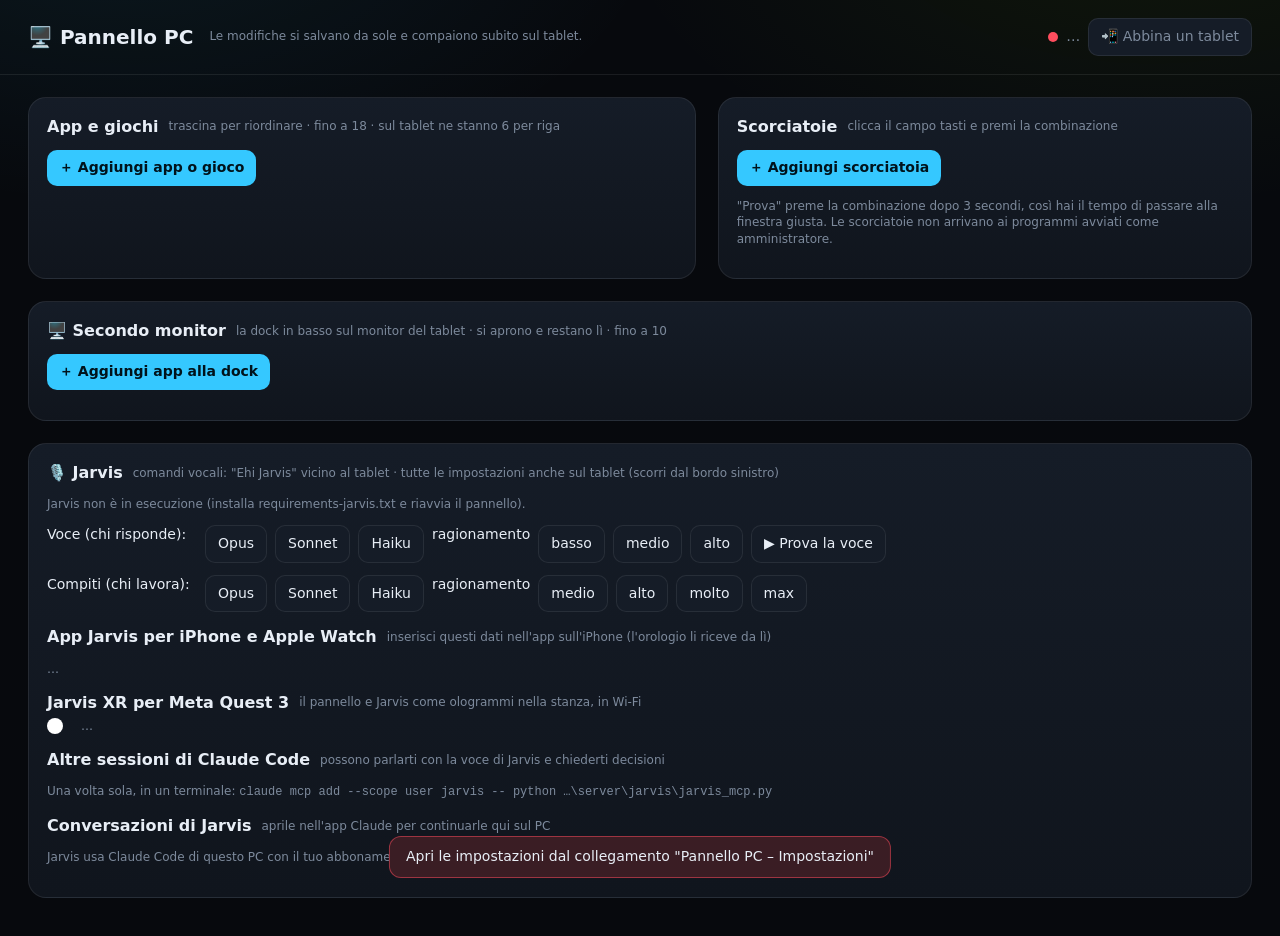
==== commit c5325940: "Jarvis XR senza cavo: HTTPS in Wi-Fi col certificato del pannello e QR nelle impostazioni - xr_https" ====
--- a/web/impostazioni.html
+++ b/web/impostazioni.html
@@ -118,8 +118,11 @@
     </div>
     <h2 style="margin-top:14px">App Jarvis per iPhone e Apple Watch <small>inserisci questi dati nell'app sull'iPhone (l'orologio li riceve da lì)</small></h2>
     <p class="nota" id="j-app-dati">…</p>
-    <h2 style="margin-top:14px">Jarvis XR per Meta Quest 3 <small>il pannello e Jarvis come ologrammi nella stanza (vedi LEGGIMI)</small></h2>
-    <p class="nota" id="j-xr">…</p>
+    <h2 style="margin-top:14px">Jarvis XR per Meta Quest 3 <small>il pannello e Jarvis come ologrammi nella stanza, in Wi-Fi</small></h2>
+    <div style="display:flex;gap:18px;align-items:flex-start;flex-wrap:wrap">
+      <div id="j-xr-qr" style="background:#fff;padding:8px;border-radius:10px;line-height:0"></div>
+      <div class="nota" id="j-xr" style="flex:1;min-width:260px">…</div>
+    </div>
     <h2 style="margin-top:14px">Altre sessioni di Claude Code <small>possono parlarti con la voce di Jarvis e chiederti decisioni</small></h2>
     <p class="nota">Una volta sola, in un terminale: <code id="j-mcp">claude mcp add --scope user jarvis -- python …\server\jarvis\jarvis_mcp.py</code></p>
     <h2 style="margin-top:14px">Conversazioni di Jarvis <small>aprile nell'app Claude per continuarle qui sul PC</small></h2>
@@ -149,6 +152,7 @@
 </div>
 <div class="avviso" id="avviso"></div>
 
+<script src="lib/qrcode.js"></script>
 <script>
 (function () {
   "use strict";
@@ -420,18 +424,25 @@
     var a = d.app_jarvis || {};
     $("j-app-dati").textContent = "Indirizzo: " + (a.indirizzi || []).join(" oppure ") +
       " (da fuori casa: l'indirizzo Tailscale del PC, 100.x.y.z) · Chiave: " + (a.chiave || "?");
-    // il visore vuole https (Tailscale Serve) oppure localhost (cavo USB + adb reverse): con http in rete locale
-    // il browser del Quest non apre la realtà mista
-    var xr = $("j-xr"), k = encodeURIComponent(a.chiave || "");
+    // il Quest apre la realtà mista solo da https: il pannello la serve sulla porta 47443 col suo certificato
+    var xr = $("j-xr"), k = encodeURIComponent(a.chiave || ""), x = a.xr || {};
+    var lan = (a.indirizzi || []).filter(function (i) { return i.indexOf("100.") !== 0; })[0] || (a.indirizzi || [])[0] || "IP-del-PC";
+    var url = "https://" + lan + ":" + (x.porta || 47443) + "/xr?t=" + k;
     xr.innerHTML = "";
-    var riga = function (testo, url) {
-      var p = document.createElement("div"); p.textContent = testo + " ";
-      var l = document.createElement("a"); l.href = url; l.textContent = url; l.target = "_blank"; p.appendChild(l);
-      xr.appendChild(p);
-    };
-    riga("Anteprima qui sul PC:", "http://localhost:" + location.port + "/xr.html?t=" + k);
-    riga("Quest col cavo (adb reverse tcp:" + location.port + " e tcp:47802):", "http://localhost:" + location.port + "/xr.html?t=" + k);
-    riga("Quest via Tailscale Serve:", "https://<nome-pc>.<tailnet>.ts.net/xr.html?t=" + k);
+    var riga = function (html) { var p = document.createElement("div"); p.innerHTML = html; p.style.marginBottom = "6px"; xr.appendChild(p); };
+    if (!x.attivo) riga("<b style='color:#ff5468'>HTTPS non attivo</b>: " + (x.errore || "riavvia il pannello"));
+    riga("1. Col Quest inquadra il QR (o nel Browser del visore scrivi l'indirizzo sotto).");
+    riga("2. Solo la prima volta il visore avvisa che il certificato non è verificato: <b>Avanzate</b> → <b>Procedi</b>.");
+    riga("3. Premi <b>ENTRA IN REALTÀ MISTA</b>. Dalla volta dopo basta <b>https://" + lan + ":" + (x.porta || 47443) + "/xr</b> (la chiave resta nel visore).");
+    var l = document.createElement("a"); l.href = url; l.textContent = url; l.target = "_blank";
+    l.style.wordBreak = "break-all"; xr.appendChild(l);
+    var p2 = document.createElement("div"); p2.style.marginTop = "6px";
+    p2.innerHTML = "Anteprima qui sul PC: <a target='_blank' href='/xr?t=" + k + "'>/xr</a>";
+    xr.appendChild(p2);
+    try {
+      var qr = qrcode(0, "M"); qr.addData(url); qr.make();
+      $("j-xr-qr").innerHTML = qr.createSvgTag({ cellSize: 5, margin: 2 });
+    } catch (e) { $("j-xr-qr").textContent = ""; }
     if (a.cartella) $("j-mcp").textContent = 'claude mcp add --scope user jarvis -- python "' + a.cartella + '\\server\\jarvis\\jarvis_mcp.py"';
   }, function () {});
 })();
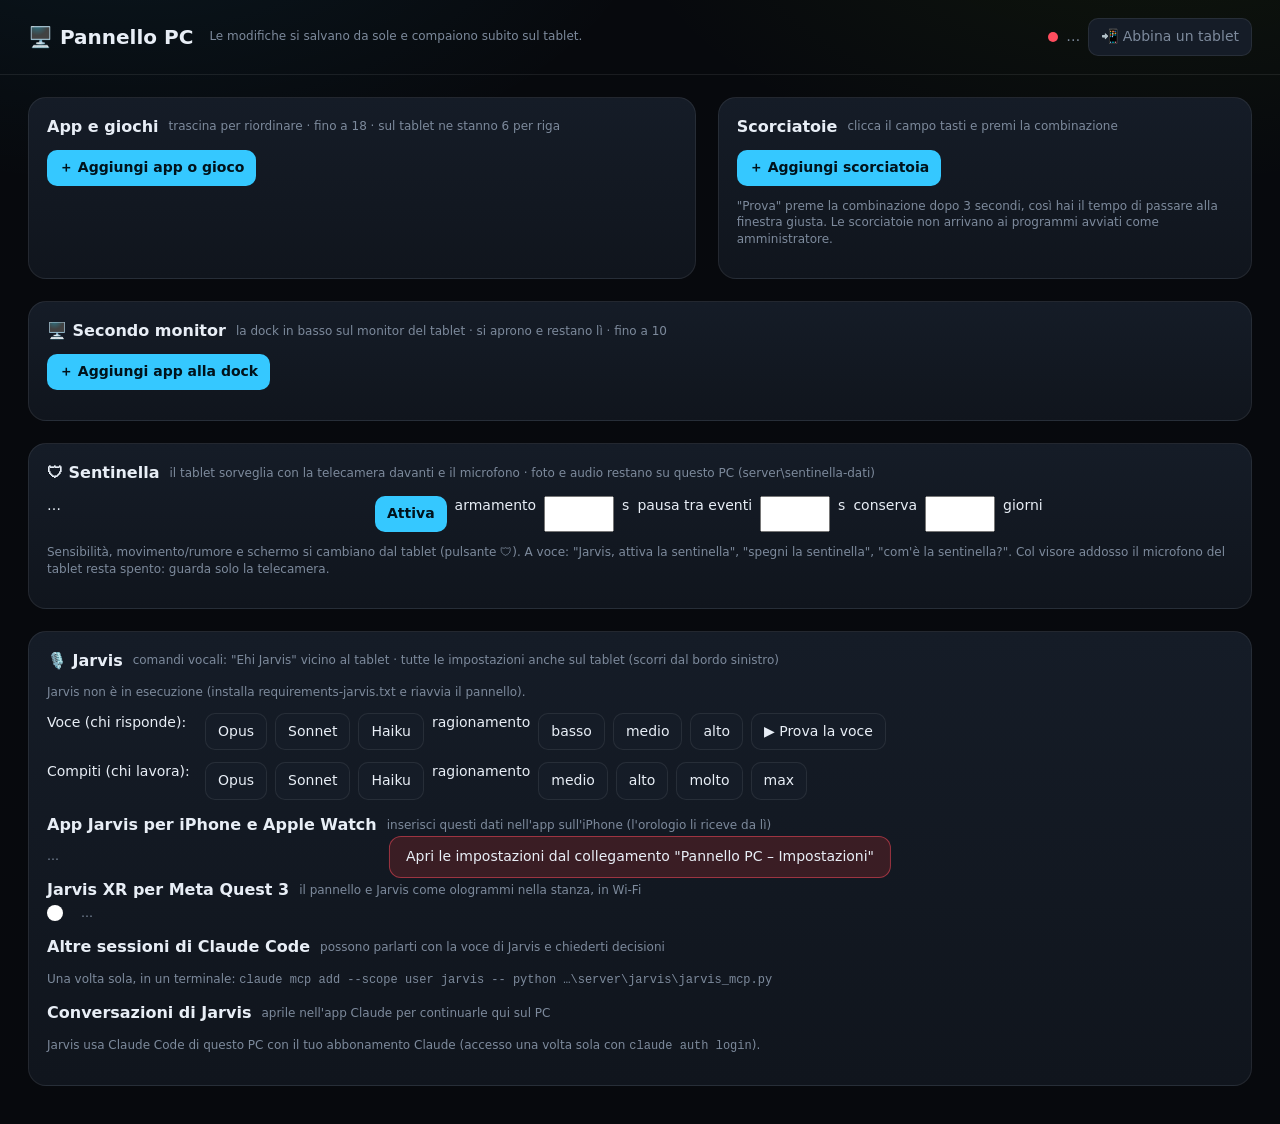
==== commit b98cd10f: "Modalità sentinella: il tablet fa da telecamera di sicurezza (app 1.11.0) Il tablet sorveglia con la" ====
--- a/web/impostazioni.html
+++ b/web/impostazioni.html
@@ -100,6 +100,17 @@
     <p class="nota">"Prova" preme la combinazione dopo 3 secondi, così hai il tempo di passare alla finestra giusta.
       Le scorciatoie non arrivano ai programmi avviati come amministratore.</p>
   </section>
+  <section class="largo" id="sentinella-sezione">
+    <h2>🛡 Sentinella <small>il tablet sorveglia con la telecamera davanti e il microfono · foto e audio restano su questo PC (server\sentinella-dati)</small></h2>
+    <div class="barra"><span id="sn-stato" style="min-width:320px">…</span>
+      <button id="sn-accendi" class="primario">Attiva</button>
+      <span>armamento</span><input id="sn-armamento" type="number" min="0" max="300" style="width:70px"> s
+      <span>pausa tra eventi</span><input id="sn-pausa" type="number" min="5" max="600" style="width:70px"> s
+      <span>conserva</span><input id="sn-giorni" type="number" min="1" max="365" style="width:70px"> giorni</div>
+    <p class="nota">Sensibilità, movimento/rumore e schermo si cambiano dal tablet (pulsante 🛡). A voce: "Jarvis, attiva la sentinella",
+      "spegni la sentinella", "com'è la sentinella?". Col visore addosso il microfono del tablet resta spento: guarda solo la telecamera.</p>
+    <div id="sn-eventi" style="display:grid;grid-template-columns:repeat(auto-fill,minmax(150px,1fr));gap:8px;margin-top:8px"></div>
+  </section>
   <section class="largo" id="jarvis-sezione">
     <h2>🎙️ Jarvis <small>comandi vocali: "Ehi Jarvis" vicino al tablet · tutte le impostazioni anche sul tablet (scorri dal bordo sinistro)</small></h2>
     <p class="nota" id="j-stato">…</p>
@@ -386,6 +397,31 @@
     if (corpo !== undefined) { o.method = "POST"; o.headers["Content-Type"] = "application/json"; o.body = JSON.stringify(corpo); }
     return fetch(base + p, o).then(function (r) { return r.json().then(function (j) { if (!r.ok) throw new Error(j.errore || r.status); return j; }); });
   }
+  // visori che chiedono di collegarsi (si controlla ogni 3 secondi mentre la pagina è aperta)
+  function richiesteVisore(elenco) {
+    var box = $("j-xr-richieste");
+    if (!box) return;
+    box.innerHTML = "";
+    elenco.forEach(function (r) {
+      var d = document.createElement("div");
+      d.style.cssText = "margin:8px 0;padding:10px;border:1px solid #39d5ff;border-radius:8px";
+      d.innerHTML = "Un visore (" + r.ip + ") chiede di collegarsi, codice <b style='font-size:20px;letter-spacing:4px'>" +
+        r.codice + "</b> ";
+      [["Consenti", true], ["Rifiuta", false]].forEach(function (b) {
+        var bt = document.createElement("button"); bt.textContent = b[0]; bt.style.marginLeft = "8px";
+        bt.onclick = function () {
+          fetch("/api/xr/consenti", { method: "POST", headers: { "X-Token": token, "Content-Type": "application/json" },
+            body: JSON.stringify({ id: r.id, ok: b[1] }) }).then(function () { d.remove(); });
+        };
+        d.appendChild(bt);
+      });
+      box.appendChild(d);
+    });
+  }
+  setInterval(function () {
+    fetch("/api/pc/stato", { headers: { "X-Token": token } }).then(function (r) { return r.json(); })
+      .then(function (d) { richiesteVisore(((d.app_jarvis || {}).xr || {}).richieste || []); }, function () {});
+  }, 3000);
   function mostra(s) {
     var i = s.impostazioni;
     $("j-stato").textContent = "Stato: " + s.stato + " · microfono " + i.microfono + " · casse " + i.casse +
@@ -427,13 +463,18 @@
     // il Quest apre la realtà mista solo da https: il pannello la serve sulla porta 47443 col suo certificato
     var xr = $("j-xr"), k = encodeURIComponent(a.chiave || ""), x = a.xr || {};
     var lan = (a.indirizzi || []).filter(function (i) { return i.indexOf("100.") !== 0; })[0] || (a.indirizzi || [])[0] || "IP-del-PC";
-    var url = "https://" + lan + ":" + (x.porta || 47443) + "/xr?t=" + k;
+    var corto = x.breve ? lan : "https://" + lan + ":" + (x.porta || 47443);
+    var url = (x.breve ? "https://" + lan : corto) + "/?t=" + k;
     xr.innerHTML = "";
     var riga = function (html) { var p = document.createElement("div"); p.innerHTML = html; p.style.marginBottom = "6px"; xr.appendChild(p); };
     if (!x.attivo) riga("<b style='color:#ff5468'>HTTPS non attivo</b>: " + (x.errore || "riavvia il pannello"));
-    riga("1. Col Quest inquadra il QR (o nel Browser del visore scrivi l'indirizzo sotto).");
-    riga("2. Solo la prima volta il visore avvisa che il certificato non è verificato: <b>Avanzate</b> → <b>Procedi</b>.");
-    riga("3. Premi <b>ENTRA IN REALTÀ MISTA</b>. Dalla volta dopo basta <b>https://" + lan + ":" + (x.porta || 47443) + "/xr</b> (la chiave resta nel visore).");
+    riga("<span style='font-size:13px'>Nel Browser del Quest scrivi soltanto:</span><br>" +
+      "<b style='font:700 34px Consolas,monospace;color:#39d5ff;letter-spacing:2px'>" + corto + "</b>");
+    riga("1. Solo la prima volta il visore avvisa che il certificato non è verificato: <b>Avanzate</b> → <b>Procedi</b>.");
+    riga("2. Il visore mostra un codice e Jarvis te lo chiede sul tablet: rispondi <b>Consenti</b> (o qui sotto).");
+    riga("3. <b>ENTRA IN REALTÀ MISTA</b>. Le volte dopo entra da solo. Oppure inquadra il QR: salta il passo 2.");
+    var box = document.createElement("div"); box.id = "j-xr-richieste"; xr.appendChild(box);
+    richiesteVisore(x.richieste || []);
     var l = document.createElement("a"); l.href = url; l.textContent = url; l.target = "_blank";
     l.style.wordBreak = "break-all"; xr.appendChild(l);
     var p2 = document.createElement("div"); p2.style.marginTop = "6px";
@@ -447,5 +488,65 @@
   }, function () {});
 })();
 </script>
+<script>
+/* Sentinella: stato del tablet, accensione, tempi ed eventi (le foto si aprono in una scheda nuova). */
+(function () {
+  "use strict";
+  var token = location.hash.slice(1), $ = function (id) { return document.getElementById(id); };
+  if (!token) return;
+  function api(p, corpo) {
+    var o = { headers: { "X-Token": token } };
+    if (corpo !== undefined) { o.method = "POST"; o.headers["Content-Type"] = "application/json"; o.body = JSON.stringify(corpo); }
+    return fetch(p, o).then(function (r) { return r.json().then(function (j) { if (!r.ok) throw new Error(j.errore || r.status); return j; }); });
+  }
+  function file(ev, nome) { return "/api/sentinella/file?t=" + encodeURIComponent(token) + "&id=" + encodeURIComponent(ev.id) + "&nome=" + nome; }
+  var attiva = false, ultimi = "";
+  function carica() {
+    api("/api/sentinella?quanti=24").then(function (d) {
+      var t = d.tablet;
+      attiva = !!(t && t.attiva);
+      $("sn-stato").textContent = !t ? "Tablet: stato sconosciuto (non si fa sentire)" : !t.attiva ? "Spenta"
+        : !t.armata ? "Si attiva fra " + t.armamento + " s" : "Sorveglia" + (t.rumore ? " (telecamera e microfono)" : " (solo telecamera: " + (t.perche_rumore || "microfono spento") + ")");
+      $("sn-accendi").textContent = attiva ? "Spegni" : "Attiva";
+      if (document.activeElement.tagName !== "INPUT") {
+        $("sn-armamento").value = d.imp.armamento; $("sn-pausa").value = d.imp.pausa; $("sn-giorni").value = d.imp.conserva_giorni;
+      }
+      var firma = d.eventi.map(function (e) { return e.id + e.clip.length + e.audio; }).join();
+      if (firma === ultimi) return;
+      ultimi = firma;
+      var box = $("sn-eventi");
+      box.innerHTML = d.eventi.length ? "" : '<span class="nota">Nessun evento registrato.</span>';
+      d.eventi.forEach(function (ev) {
+        var a = document.createElement("a");
+        a.target = "_blank";
+        a.href = file(ev, ev.foto ? "foto.jpg" : ev.clip[0] || "audio.wav");
+        a.style.cssText = "display:flex;flex-direction:column;gap:4px;color:inherit;text-decoration:none;font-size:12px";
+        if (ev.foto || ev.clip.length) {
+          var img = document.createElement("img");
+          img.src = file(ev, ev.foto ? "foto.jpg" : ev.clip[0]);
+          img.style.cssText = "width:100%;height:96px;object-fit:cover;border-radius:8px;background:#000";
+          a.appendChild(img);
+        }
+        var d0 = new Date(ev.ora * 1000), s = document.createElement("span");
+        s.textContent = (ev.tipo === "movimento" ? "Movimento" : "Rumore") + " · " + d0.toLocaleString("it-IT", { day: "numeric", month: "short", hour: "2-digit", minute: "2-digit" })
+          + " · " + ev.clip.length + " fotogrammi" + (ev.audio ? " · audio" : "");
+        a.appendChild(s);
+        box.appendChild(a);
+      });
+    }, function () { $("sn-stato").textContent = "Pannello non raggiungibile"; });
+  }
+  $("sn-accendi").onclick = function () {
+    api("/api/sentinella/comando", { attiva: !attiva, da: "impostazioni" }).then(function (r) {
+      if (!r.tablet_collegato) $("sn-stato").textContent = "Il tablet non è collegato";
+      setTimeout(carica, 1500);
+    });
+  };
+  [["sn-armamento", "armamento"], ["sn-pausa", "pausa"], ["sn-giorni", "conserva_giorni"]].forEach(function (c) {
+    $(c[0]).onchange = function () { var o = {}; o[c[1]] = Number(this.value); api("/api/sentinella/impostazioni", o).then(carica); };
+  });
+  carica();
+  setInterval(carica, 5000);
+})();
+</script>
 </body>
 </html>
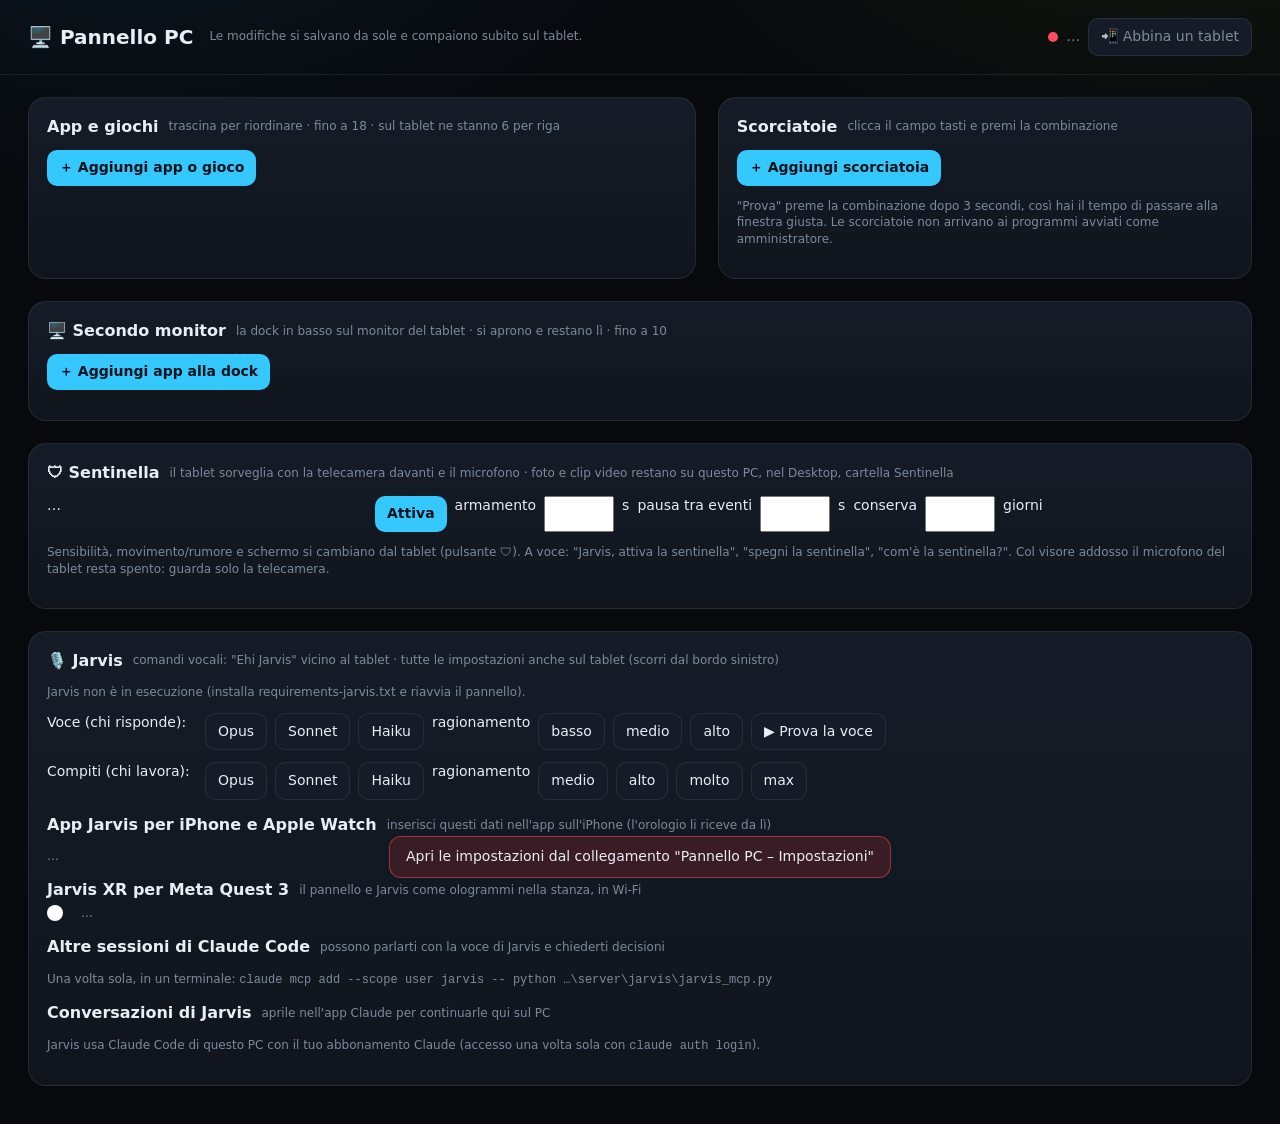
==== commit 93b757b4: "Sentinella 1.12.0: clip video con pre-registrazione, notte, allarme di Jarvis, eventi sul Desktop Ri" ====
--- a/web/impostazioni.html
+++ b/web/impostazioni.html
@@ -101,7 +101,7 @@
       Le scorciatoie non arrivano ai programmi avviati come amministratore.</p>
   </section>
   <section class="largo" id="sentinella-sezione">
-    <h2>🛡 Sentinella <small>il tablet sorveglia con la telecamera davanti e il microfono · foto e audio restano su questo PC (server\sentinella-dati)</small></h2>
+    <h2>🛡 Sentinella <small>il tablet sorveglia con la telecamera davanti e il microfono · foto e clip video restano su questo PC, nel Desktop, cartella Sentinella</small></h2>
     <div class="barra"><span id="sn-stato" style="min-width:320px">…</span>
       <button id="sn-accendi" class="primario">Attiva</button>
       <span>armamento</span><input id="sn-armamento" type="number" min="0" max="300" style="width:70px"> s
@@ -506,12 +506,12 @@
       var t = d.tablet;
       attiva = !!(t && t.attiva);
       $("sn-stato").textContent = !t ? "Tablet: stato sconosciuto (non si fa sentire)" : !t.attiva ? "Spenta"
-        : !t.armata ? "Si attiva fra " + t.armamento + " s" : "Sorveglia" + (t.rumore ? " (telecamera e microfono)" : " (solo telecamera: " + (t.perche_rumore || "microfono spento") + ")");
+        : !t.armata ? "Si attiva fra " + t.armamento + " s" : "Sorveglia" + (t.rumore ? " (telecamera e microfono)" : " (solo telecamera: " + (t.perche_rumore || "microfono spento") + ")") + (t.notte ? " · notte" : "");
       $("sn-accendi").textContent = attiva ? "Spegni" : "Attiva";
       if (document.activeElement.tagName !== "INPUT") {
         $("sn-armamento").value = d.imp.armamento; $("sn-pausa").value = d.imp.pausa; $("sn-giorni").value = d.imp.conserva_giorni;
       }
-      var firma = d.eventi.map(function (e) { return e.id + e.clip.length + e.audio; }).join();
+      var firma = d.eventi.map(function (e) { return e.id + e.clip.length + e.audio + e.video; }).join();
       if (firma === ultimi) return;
       ultimi = firma;
       var box = $("sn-eventi");
@@ -519,7 +519,7 @@
       d.eventi.forEach(function (ev) {
         var a = document.createElement("a");
         a.target = "_blank";
-        a.href = file(ev, ev.foto ? "foto.jpg" : ev.clip[0] || "audio.wav");
+        a.href = file(ev, ev.video ? "clip.mp4" : ev.foto ? "foto.jpg" : ev.clip[0] || "audio.wav");
         a.style.cssText = "display:flex;flex-direction:column;gap:4px;color:inherit;text-decoration:none;font-size:12px";
         if (ev.foto || ev.clip.length) {
           var img = document.createElement("img");
@@ -529,7 +529,7 @@
         }
         var d0 = new Date(ev.ora * 1000), s = document.createElement("span");
         s.textContent = (ev.tipo === "movimento" ? "Movimento" : "Rumore") + " · " + d0.toLocaleString("it-IT", { day: "numeric", month: "short", hour: "2-digit", minute: "2-digit" })
-          + " · " + ev.clip.length + " fotogrammi" + (ev.audio ? " · audio" : "");
+          + (ev.video ? " · video" : " · " + ev.clip.length + " fotogrammi" + (ev.audio ? " · audio" : ""));
         a.appendChild(s);
         box.appendChild(a);
       });
